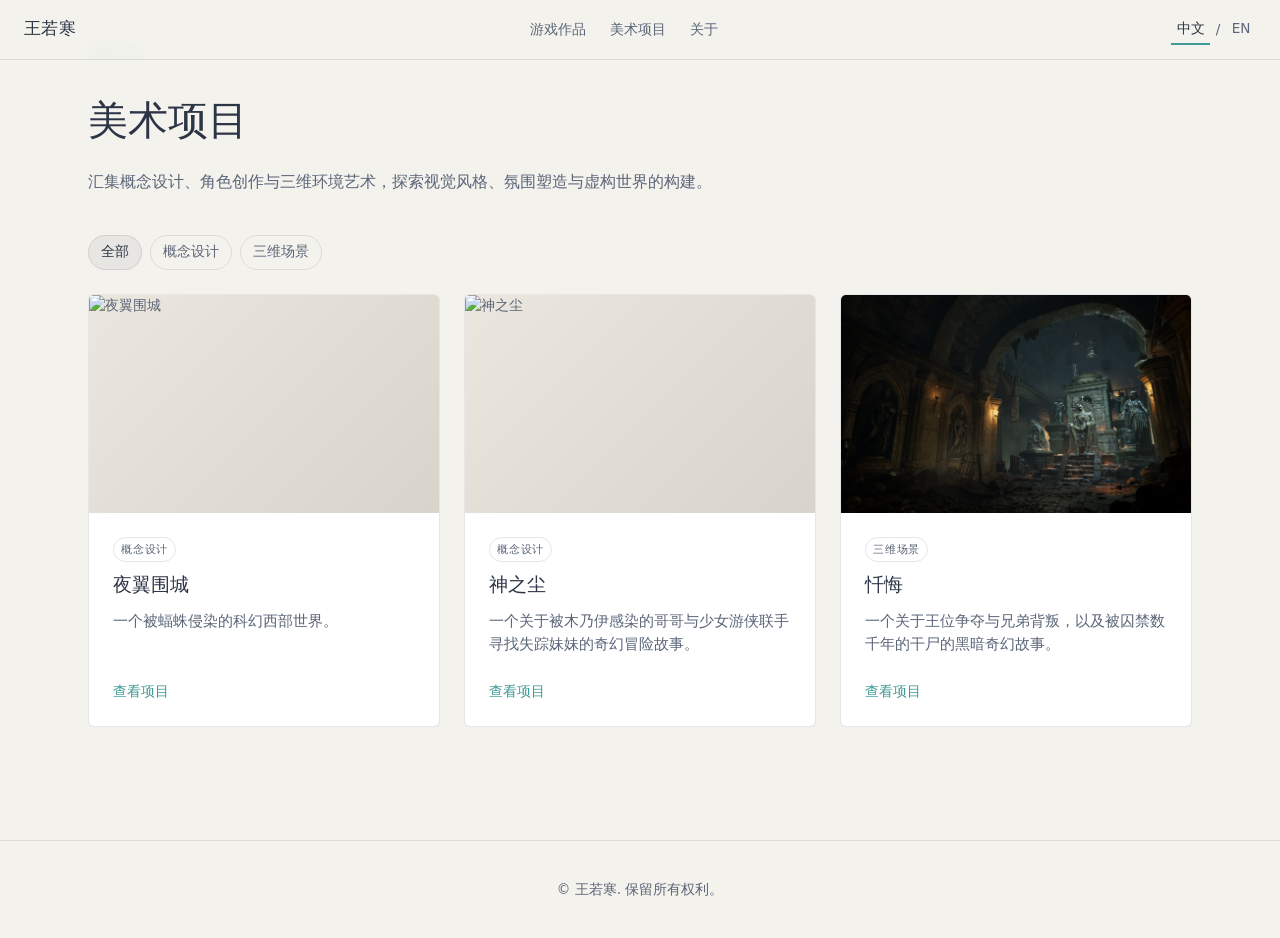
==== art/index.html @ 6714808c "Initial portfolio site" ====
<!DOCTYPE html>
<html lang="zh-CN">
  <head>
    <meta charset="UTF-8" />
    <meta name="viewport" content="width=device-width, initial-scale=1" />
    <title>Art — Ashe Wang</title>
    <link rel="stylesheet" href="../css/tokens.css" />
    <link rel="stylesheet" href="../css/layout.css" />
  </head>
  <body>
    <header class="site-header">
      <a class="site-logo" href="../index.html" data-i18n="site.name"></a>
      <nav class="site-nav" aria-label="Primary">
        <a href="/games/index.html" data-i18n="nav.games"></a>
        <a href="/art/index.html" data-i18n="nav.art"></a>
        <a href="../about.html" data-i18n="nav.about"></a>
      </nav>
      <div class="lang-switch" role="group" aria-label="Language">
        <button type="button" data-set-locale="zh" class="is-active">中文</button>
        <span aria-hidden="true">/</span>
        <button type="button" data-set-locale="en">EN</button>
      </div>
    </header>

    <main class="page-main page-main--inner">
      <a class="back-link" href="../index.html" data-i18n="footer.backToHub"></a>
      <h1 class="page-title" data-i18n="art.pageTitle"></h1>
      <p class="page-intro" data-i18n="art.intro"></p>

      <div class="filter-bar" role="group" aria-label="Filter projects">
        <button type="button" class="is-active" data-filter="all" data-i18n="art.filterAll"></button>
        <button type="button" data-filter="concept" data-i18n="art.filterConcept"></button>
        <button type="button" data-filter="environment" data-i18n="art.filter3d"></button>
      </div>

      <div class="card-grid">
        <a class="project-card" href="/art/siege-of-the-nightwings.html" data-category="concept">
          <div class="project-card__media">
            <img
              src="../assets/images/cover-siege-nightwings.jpg"
              alt=""
              data-i18n-attr="alt:projects.siegeNightwings.title"
            />
          </div>
          <div class="project-card__body">
            <div class="project-card__tags">
              <span class="tag" data-i18n="tags.concept"></span>
            </div>
            <h2 data-i18n="projects.siegeNightwings.title"></h2>
            <p data-i18n="projects.siegeNightwings.summary"></p>
            <span class="project-card__link" data-i18n="common.viewProject"></span>
          </div>
        </a>

        <a class="project-card" href="/art/dust-of-the-god.html" data-category="concept">
          <div class="project-card__media">
            <img
              src="../assets/images/cover-dust-of-the-god.jpg"
              alt=""
              data-i18n-attr="alt:projects.dustGod.title"
            />
          </div>
          <div class="project-card__body">
            <div class="project-card__tags">
              <span class="tag" data-i18n="tags.concept"></span>
            </div>
            <h2 data-i18n="projects.dustGod.title"></h2>
            <p data-i18n="projects.dustGod.summary"></p>
            <span class="project-card__link" data-i18n="common.viewProject"></span>
          </div>
        </a>

        <a class="project-card" href="/art/penitence.html" data-category="environment">
          <div class="project-card__media">
            <img
              src="../assets/images/cover-penitence.png"
              alt=""
              data-i18n-attr="alt:projects.penitence.title"
            />
          </div>
          <div class="project-card__body">
            <div class="project-card__tags">
              <span class="tag" data-i18n="tags.environment"></span>
            </div>
            <h2 data-i18n="projects.penitence.title"></h2>
            <p data-i18n="projects.penitence.summary"></p>
            <span class="project-card__link" data-i18n="common.viewProject"></span>
          </div>
        </a>
      </div>
    </main>

    <footer class="site-footer">
      <p data-i18n="footer.copyright"></p>
    </footer>

    <script src="../js/i18n.js" data-base="../"></script>
    <script src="../js/nav.js"></script>
  </body>
</html>
---- css/tokens.css ----
:root {
  --color-bg: #f4f2ed;
  --color-bg-elevated: #ffffff;
  --color-border: rgba(44, 53, 69, 0.12);
  --color-text: #2c3545;
  --color-text-muted: #5a6578;
  --color-accent-games: #a6851a;
  --color-accent-art: #3d9a94;
  --color-accent-about: #7c5fd4;
  --color-link: #2563eb;
  --color-link-hover: #1d4ed8;
  --color-header-bg: rgba(244, 242, 237, 0.92);
  --color-header-bg-solid: rgba(244, 242, 237, 0.97);
  --color-hero-fallback: #e3e0d9;
  --font-sans: "Segoe UI", "PingFang SC", "Microsoft YaHei", system-ui, sans-serif;
  --font-display: Georgia, "Noto Serif SC", "Times New Roman", serif;
  --space-xs: 0.5rem;
  --space-sm: 1rem;
  --space-md: 1.5rem;
  --space-lg: 2.5rem;
  --space-xl: 4rem;
  --header-h: 3.75rem;
  --layout-max: 72rem;
  --radius: 6px;
  --transition: 0.25s ease;
}

*,
*::before,
*::after {
  box-sizing: border-box;
}

html {
  scroll-behavior: smooth;
}

body {
  margin: 0;
  font-family: var(--font-sans);
  font-size: 1rem;
  line-height: 1.6;
  color: var(--color-text);
  background: var(--color-bg);
  min-height: 100vh;
}

a {
  color: inherit;
  text-decoration: none;
}

img {
  max-width: 100%;
  height: auto;
  display: block;
}

button {
  font: inherit;
  cursor: pointer;
  color: inherit;
  background: none;
  border: none;
}

:focus-visible {
  outline: 2px solid var(--color-accent-art);
  outline-offset: 2px;
}
---- css/layout.css ----
.site-header {
  position: fixed;
  top: 0;
  left: 0;
  right: 0;
  z-index: 100;
  height: var(--header-h);
  display: flex;
  align-items: center;
  justify-content: space-between;
  gap: var(--space-sm);
  padding: 0 var(--space-md);
  background: var(--color-header-bg);
  backdrop-filter: blur(10px);
  border-bottom: 1px solid var(--color-border);
  transition: background var(--transition), border-color var(--transition);
}

.site-header--over-hero {
  background: transparent;
  backdrop-filter: none;
  border-bottom-color: transparent;
}

.site-header--over-hero .site-logo,
.site-header--over-hero .site-nav a,
.site-header--over-hero .lang-switch button,
.site-header--over-hero .lang-switch span {
  color: rgba(255, 255, 255, 0.95);
  text-shadow: 0 1px 10px rgba(0, 0, 0, 0.55);
}

.site-header--over-hero .site-nav a {
  color: rgba(255, 255, 255, 0.82);
}

.site-header--over-hero .site-nav a:hover,
.site-header--over-hero .site-nav a[aria-current="page"] {
  color: #fff;
}

.site-header--over-hero .lang-switch button {
  color: rgba(255, 255, 255, 0.72);
  border-bottom-color: transparent;
}

.site-header--over-hero .lang-switch button.is-active {
  color: #fff;
  border-bottom-color: rgba(255, 255, 255, 0.9);
}

.site-header.is-scrolled {
  background: var(--color-header-bg-solid);
  backdrop-filter: blur(10px);
  border-bottom-color: var(--color-border);
}

.site-header.is-scrolled .site-logo,
.site-header.is-scrolled .site-nav a,
.site-header.is-scrolled .lang-switch button,
.site-header.is-scrolled .lang-switch span {
  color: inherit;
  text-shadow: none;
}

.site-header.is-scrolled .site-nav a {
  color: var(--color-text-muted);
}

.site-header.is-scrolled .site-nav a:hover,
.site-header.is-scrolled .site-nav a[aria-current="page"] {
  color: var(--color-text);
}

.site-header.is-scrolled .lang-switch button {
  color: var(--color-text-muted);
}

.site-header.is-scrolled .lang-switch button.is-active {
  color: var(--color-text);
  border-bottom-color: var(--color-accent-art);
}

.site-logo {
  font-family: var(--font-display);
  font-size: 1.05rem;
  letter-spacing: 0.02em;
  white-space: nowrap;
}

.site-logo:hover {
  opacity: 0.85;
}

.site-nav {
  display: flex;
  gap: var(--space-md);
  flex-wrap: wrap;
  justify-content: center;
}

.site-nav a {
  font-size: 0.9rem;
  color: var(--color-text-muted);
  transition: color var(--transition);
}

.site-nav a:hover,
.site-nav a[aria-current="page"] {
  color: var(--color-text);
}

.lang-switch {
  display: flex;
  align-items: center;
  gap: 0.35rem;
  font-size: 0.85rem;
}

.lang-switch button {
  padding: 0.2rem 0.35rem;
  color: var(--color-text-muted);
  border-bottom: 2px solid transparent;
  transition: color var(--transition), border-color var(--transition);
}

.lang-switch button:hover {
  color: var(--color-text);
}

.lang-switch button.is-active {
  color: var(--color-text);
  border-bottom-color: var(--color-accent-art);
}

.lang-switch span {
  color: var(--color-text-muted);
  user-select: none;
}

.page-main {
  padding-top: var(--header-h);
  min-height: calc(100vh - var(--header-h));
}

.page-main--inner {
  max-width: var(--layout-max);
  margin: 0 auto;
  padding: var(--space-lg) var(--space-md) var(--space-xl);
}

.page-title {
  font-family: var(--font-display);
  font-size: clamp(1.75rem, 4vw, 2.5rem);
  font-weight: 400;
  margin: 0 0 var(--space-sm);
}

.page-intro {
  color: var(--color-text-muted);
  max-width: 42rem;
  margin: 0 0 var(--space-lg);
}

.card-grid {
  display: grid;
  grid-template-columns: repeat(auto-fill, minmax(min(100%, 18rem), 1fr));
  gap: var(--space-md);
}

.project-card {
  display: flex;
  flex-direction: column;
  background: var(--color-bg-elevated);
  border: 1px solid var(--color-border);
  border-radius: var(--radius);
  overflow: hidden;
  color: inherit;
  text-decoration: none;
  cursor: pointer;
  transition: transform var(--transition), border-color var(--transition);
}

.project-card:hover {
  transform: translateY(-3px);
  border-color: rgba(44, 53, 69, 0.22);
  box-shadow: 0 8px 24px rgba(44, 53, 69, 0.08);
}

.project-card__media {
  aspect-ratio: 16 / 10;
  background: linear-gradient(135deg, #ebe7df 0%, #d8d4cc 100%);
  display: flex;
  align-items: center;
  justify-content: center;
  color: var(--color-text-muted);
  font-size: 0.85rem;
  overflow: hidden;
}

.project-card__media img {
  width: 100%;
  height: 100%;
  object-fit: cover;
  display: block;
}

.project-card__body {
  padding: var(--space-md);
  flex: 1;
  display: flex;
  flex-direction: column;
  gap: var(--space-xs);
}

.project-card__tags {
  display: flex;
  flex-wrap: wrap;
  gap: 0.35rem;
}

.tag {
  font-size: 0.7rem;
  text-transform: uppercase;
  letter-spacing: 0.06em;
  padding: 0.15rem 0.45rem;
  border: 1px solid var(--color-border);
  border-radius: 999px;
  color: var(--color-text-muted);
}

.project-card h2 {
  font-family: var(--font-display);
  font-size: 1.2rem;
  font-weight: 400;
  margin: 0;
}

.project-card p {
  margin: 0;
  font-size: 0.92rem;
  color: var(--color-text-muted);
  flex: 1;
}

.project-card__link {
  margin-top: var(--space-sm);
  font-size: 0.88rem;
  color: var(--color-accent-art);
  width: fit-content;
}

.page-main--games .project-card__link {
  color: var(--color-accent-games);
}

.filter-bar {
  display: flex;
  flex-wrap: wrap;
  gap: var(--space-xs);
  margin-bottom: var(--space-md);
}

.filter-bar button {
  padding: 0.35rem 0.75rem;
  border: 1px solid var(--color-border);
  border-radius: 999px;
  font-size: 0.85rem;
  color: var(--color-text-muted);
  transition: background var(--transition), color var(--transition);
}

.filter-bar button.is-active,
.filter-bar button:hover {
  color: var(--color-text);
  background: rgba(44, 53, 69, 0.06);
}

.project-card[data-hidden] {
  display: none;
}

.site-footer {
  border-top: 1px solid var(--color-border);
  padding: var(--space-md);
  text-align: center;
  font-size: 0.85rem;
  color: var(--color-text-muted);
}

.site-footer a {
  color: var(--color-accent-art);
}

.site-footer a:hover {
  text-decoration: underline;
}

/* Project detail */
.project-hero {
  aspect-ratio: 21 / 9;
  max-height: 22rem;
  background: linear-gradient(160deg, #ebe7df 0%, #d5d1c9 100%);
  border-radius: var(--radius);
  margin-bottom: var(--space-lg);
  display: flex;
  align-items: center;
  justify-content: center;
  color: var(--color-text-muted);
  border: 1px solid var(--color-border);
}

.project-hero--cover {
  padding: 0;
  overflow: hidden;
}

.project-hero--cover img {
  width: 100%;
  height: 100%;
  object-fit: cover;
  display: block;
}

.project-hero--cover.project-hero--full {
  aspect-ratio: auto;
  max-height: none;
  background: transparent;
  padding: 0;
  overflow: hidden;
}

.project-hero--cover.project-hero--full img {
  width: 100%;
  height: auto;
  object-fit: contain;
  display: block;
}

.project-card__media--contain {
  background: #2a3238;
}

.project-card__media--contain img {
  width: 70%;
  height: 70%;
  object-fit: contain;
}

.project-detail h1 {
  font-family: var(--font-display);
  font-size: clamp(1.75rem, 4vw, 2.25rem);
  font-weight: 400;
  margin: 0 0 0.25rem;
}

.project-detail .subtitle {
  color: var(--color-text-muted);
  margin: 0 0 var(--space-lg);
}

.detail-section {
  margin-bottom: var(--space-lg);
}

.detail-section h2 {
  font-size: 0.75rem;
  text-transform: uppercase;
  letter-spacing: 0.12em;
  color: var(--color-text-muted);
  margin: 0 0 var(--space-sm);
  font-weight: 600;
}

.detail-section p {
  margin: 0 0 var(--space-sm);
  max-width: 40rem;
}

.project-detail--case-study .detail-section p,
.project-detail--case-study .detail-section li {
  max-width: 42rem;
  line-height: 1.65;
}

.project-detail--case-study .detail-section h3 {
  font-size: 1rem;
  font-weight: 600;
  color: var(--color-text);
  margin: var(--space-md) 0 var(--space-xs);
  letter-spacing: 0;
  text-transform: none;
}

.project-toc {
  margin: 0 0 var(--space-lg);
  padding: var(--space-md);
  background: var(--color-bg-elevated);
  border: 1px solid var(--color-border);
  border-radius: var(--radius);
  max-width: 42rem;
}

.project-toc__label {
  margin: 0 0 var(--space-xs);
  font-size: 0.75rem;
  text-transform: uppercase;
  letter-spacing: 0.12em;
  color: var(--color-text-muted);
  font-weight: 600;
}

.project-toc ul {
  margin: 0;
  padding: 0;
  list-style: none;
  display: flex;
  flex-wrap: wrap;
  gap: 0.35rem 1rem;
}

.project-toc a {
  font-size: 0.9rem;
  color: var(--color-accent-games);
}

.project-toc a:hover {
  text-decoration: underline;
}

.project-meta {
  margin: 0 0 var(--space-lg);
  padding: 0;
  list-style: none;
  color: var(--color-text-muted);
  font-size: 0.9rem;
  max-width: 42rem;
}

.project-meta li {
  margin: 0 0 0.35rem;
}

.project-meta strong {
  color: var(--color-text);
  font-weight: 600;
}

.project-video-note {
  font-size: 0.9rem;
  color: var(--color-text-muted);
  font-style: italic;
}

.detail-list {
  margin: 0;
  padding-left: 1.1rem;
  color: var(--color-text-muted);
}

.gallery-grid {
  display: grid;
  grid-template-columns: repeat(auto-fill, minmax(10rem, 1fr));
  gap: var(--space-sm);
}

.gallery-grid .placeholder {
  aspect-ratio: 4 / 3;
  background: var(--color-bg-elevated);
  border: 1px dashed var(--color-border);
  border-radius: var(--radius);
  display: flex;
  align-items: center;
  justify-content: center;
  font-size: 0.75rem;
  color: var(--color-text-muted);
  text-align: center;
  padding: var(--space-xs);
}

.project-detail--art-board.page-main--inner {
  max-width: none;
  padding-left: 0;
  padding-right: 0;
}

.project-detail--art-board .back-link {
  margin-left: max(var(--space-md), 5vw);
}

.art-board-stack {
  display: flex;
  flex-direction: column;
  align-items: center;
  gap: 0;
  margin: 0;
  max-width: none;
  width: 100%;
}

.art-board-stack img {
  width: 90vw;
  max-width: 90vw;
  height: auto;
  display: block;
  cursor: zoom-in;
}

.art-board-label {
  width: 90vw;
  max-width: 90vw;
  margin: var(--space-lg) 0 var(--space-md);
  padding: 0;
  text-align: center;
  font-family: var(--font-display);
  font-size: clamp(1.1rem, 2.5vw, 1.35rem);
  font-weight: 600;
  letter-spacing: 0.06em;
  color: var(--color-text-muted);
}

.project-detail--art-board .page-title-sr {
  position: absolute;
  width: 1px;
  height: 1px;
  padding: 0;
  margin: -1px;
  overflow: hidden;
  clip: rect(0, 0, 0, 0);
  white-space: nowrap;
  border: 0;
}

/* Siege of the Nightwings — dark art-board page */
body.project-siege-nightwings {
  --color-bg: #101620;
  --color-bg-elevated: #182028;
  --color-border: rgba(255, 255, 255, 0.1);
  --color-text: #e8edf2;
  --color-text-muted: #9aa8b8;
  --color-accent-art: #5ec4bc;
  --color-header-bg: rgba(16, 22, 32, 0.92);
  --color-header-bg-solid: rgba(16, 22, 32, 0.97);
  background: #101620;
  color: var(--color-text);
}

body.project-penitence {
  --color-bg: #201f1f;
  --color-bg-elevated: #2c2b2b;
  --color-border: rgba(255, 255, 255, 0.1);
  --color-text: #ecebea;
  --color-text-muted: #a8a6a4;
  --color-accent-art: #6bc4b8;
  --color-header-bg: rgba(32, 31, 31, 0.92);
  --color-header-bg-solid: rgba(32, 31, 31, 0.97);
  background: #201f1f;
  color: var(--color-text);
}

.media-lightbox {
  padding: 0;
  border: none;
  width: 100vw;
  max-width: 100vw;
  height: 100vh;
  max-height: 100vh;
  background: transparent;
  overflow: hidden;
}

.media-lightbox::backdrop {
  background: rgba(12, 14, 18, 0.88);
}

.media-lightbox__backdrop {
  margin: 0;
  padding: 0;
  border: none;
  background: transparent;
}

.media-lightbox__stage {
  display: flex;
  align-items: center;
  justify-content: center;
  width: 100%;
  height: 100%;
  overflow: hidden;
  touch-action: none;
  user-select: none;
}

.media-lightbox__stage--pannable {
  cursor: grab;
}

.media-lightbox__stage--dragging {
  cursor: grabbing;
}

.media-lightbox__transform {
  transform-origin: center center;
  will-change: transform;
}

.media-lightbox__img {
  display: block;
  width: auto;
  height: auto;
  max-width: none;
  max-height: none;
  border-radius: var(--radius);
  box-shadow: 0 12px 40px rgba(0, 0, 0, 0.45);
  -webkit-user-drag: none;
}

.media-lightbox__close,
.media-lightbox__zoom-btn {
  position: fixed;
  z-index: 2;
  border: none;
  border-radius: 999px;
  background: rgba(255, 255, 255, 0.92);
  color: #1a1a1a;
  cursor: pointer;
}

.media-lightbox__close:hover,
.media-lightbox__zoom-btn:hover:not(:disabled) {
  background: #fff;
}

.media-lightbox__close {
  top: 1rem;
  right: 1rem;
  width: 2.5rem;
  height: 2.5rem;
  font-size: 1.5rem;
  line-height: 1;
}

.media-lightbox__zoom {
  position: fixed;
  left: 50%;
  bottom: 1.25rem;
  z-index: 2;
  display: flex;
  gap: 0.5rem;
  transform: translateX(-50%);
}

.media-lightbox__zoom-btn {
  position: static;
  width: 2.75rem;
  height: 2.75rem;
  font-size: 1.35rem;
  line-height: 1;
  font-weight: 600;
}

.media-lightbox__zoom-btn:disabled {
  opacity: 0.45;
  cursor: not-allowed;
}

.back-link {
  display: inline-block;
  margin-bottom: var(--space-md);
  font-size: 0.9rem;
  color: var(--color-accent-art);
}

.back-link:hover {
  text-decoration: underline;
}

.about-layout {
  display: grid;
  grid-template-columns: min(26rem, 36%) 1fr;
  gap: var(--space-lg) var(--space-xl);
  align-items: start;
  width: 100%;
}

.about-photo {
  margin: 0;
  position: sticky;
  top: calc(var(--header-h) + var(--space-md));
}

.about-photo img {
  width: 100%;
  height: auto;
  display: block;
  border-radius: var(--radius);
  border: 1px solid var(--color-border);
  box-shadow: 0 4px 20px rgba(44, 53, 69, 0.08);
}

.about-content {
  display: flex;
  flex-direction: column;
  gap: var(--space-lg);
  min-width: 0;
}

.about-content__intro p {
  line-height: 1.65;
  color: var(--color-text-muted);
  font-size: 0.95rem;
  margin: 0 0 var(--space-sm);
}

.about-content__intro p:last-child {
  margin-bottom: 0;
}

.about-content .detail-section {
  margin-bottom: 0;
}

.about-content .detail-section p {
  max-width: none;
}

.about-content .detail-section a {
  color: var(--color-link);
  text-decoration: underline;
  text-underline-offset: 0.2em;
  transition: color var(--transition);
}

.about-content .detail-section a:hover {
  color: var(--color-link-hover);
}

.about-name {
  font-family: var(--font-display);
  font-size: clamp(1.5rem, 3vw, 1.75rem);
  font-weight: 600;
  margin: 0 0 0.25rem;
  line-height: 1.2;
}

.about-role {
  color: var(--color-text);
  font-weight: 700;
  margin: 0 0 var(--space-md);
}

.about-content .detail-section h2 {
  color: var(--color-text);
  font-weight: 700;
}

@media (max-width: 640px) {
  .about-layout {
    grid-template-columns: 1fr;
  }

  .about-photo {
    position: static;
    max-width: 24.5rem;
  }

  .site-header {
    flex-wrap: wrap;
    height: auto;
    min-height: var(--header-h);
    padding: var(--space-sm);
  }

  .site-nav {
    order: 3;
    width: 100%;
    justify-content: flex-start;
  }
}
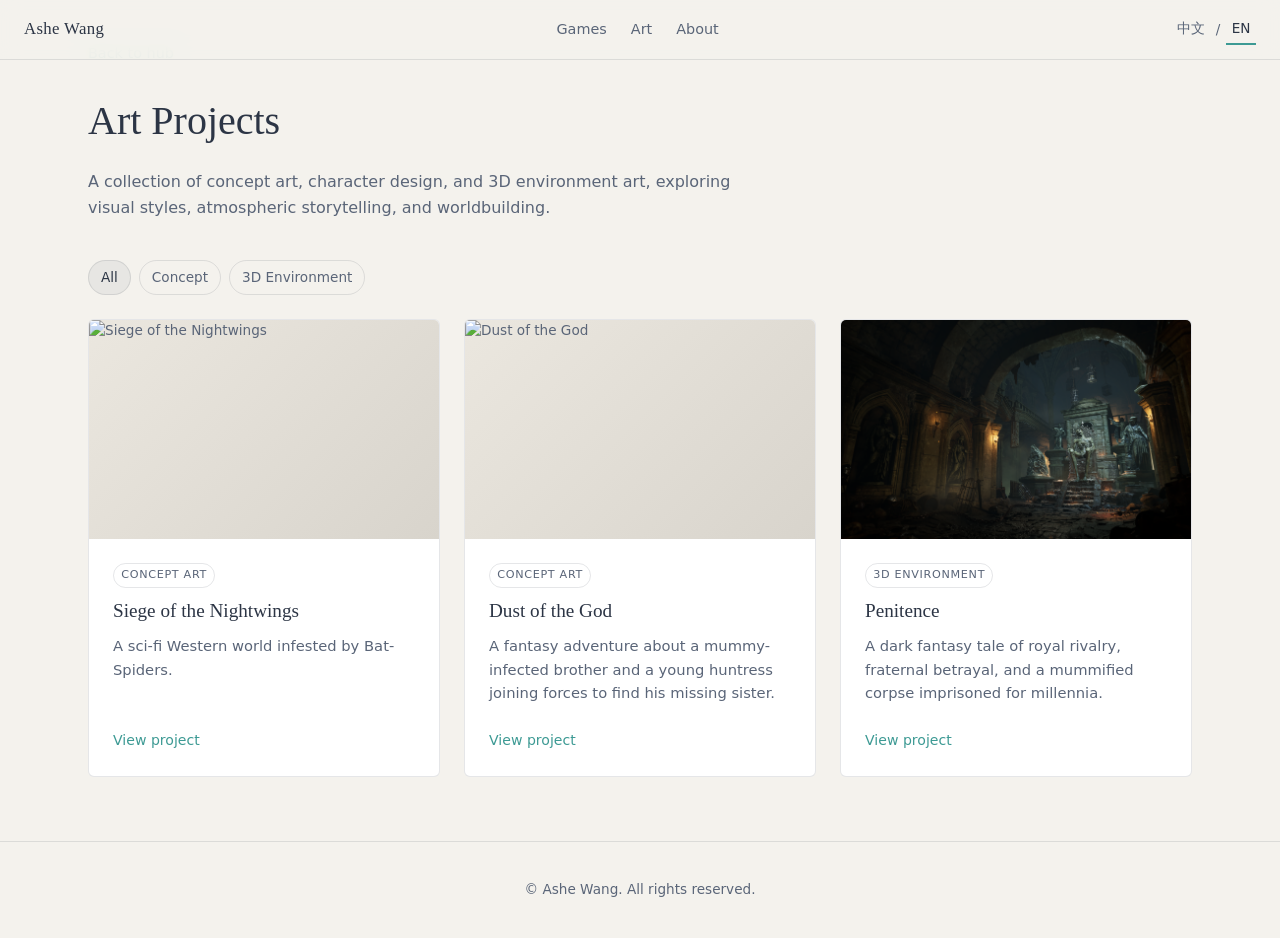
==== commit 75409f58: "Add Unseen Witness video, YouTube link, and site updates Showcase video and pill link on the case st" ====
--- a/art/index.html
+++ b/art/index.html
@@ -1,5 +1,5 @@
 <!DOCTYPE html>
-<html lang="zh-CN">
+<html lang="en">
   <head>
     <meta charset="UTF-8" />
     <meta name="viewport" content="width=device-width, initial-scale=1" />
@@ -16,9 +16,9 @@
         <a href="../about.html" data-i18n="nav.about"></a>
       </nav>
       <div class="lang-switch" role="group" aria-label="Language">
-        <button type="button" data-set-locale="zh" class="is-active">中文</button>
+        <button type="button" data-set-locale="zh">中文</button>
         <span aria-hidden="true">/</span>
-        <button type="button" data-set-locale="en">EN</button>
+        <button type="button" data-set-locale="en" class="is-active">EN</button>
       </div>
     </header>
 
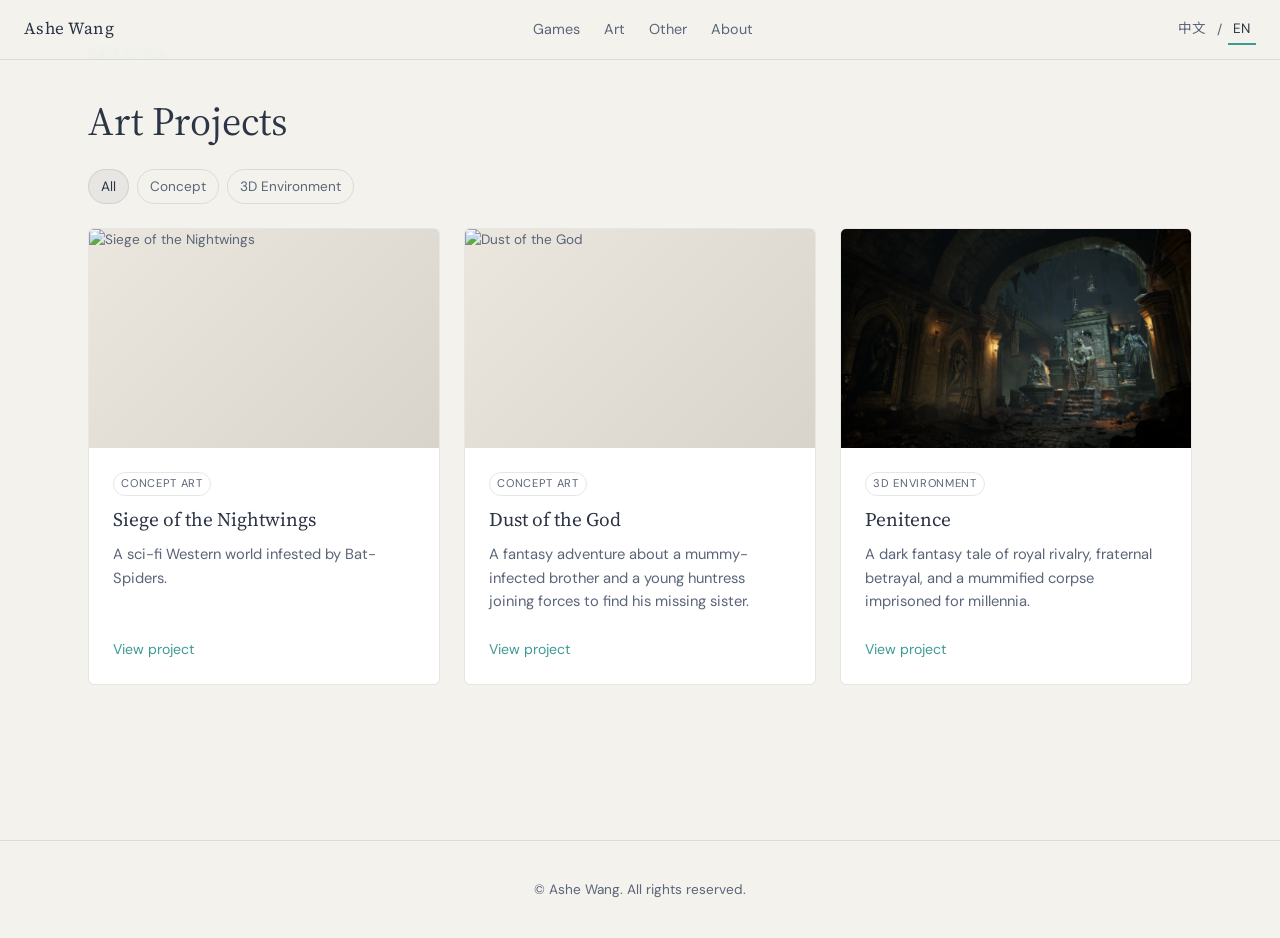
==== commit 5f75aa02: "Update portfolio content for Cloudflare Pages deploy. Refresh home hub, Unseen Witness case study, P" ====
--- a/art/index.html
+++ b/art/index.html
@@ -13,6 +13,7 @@
       <nav class="site-nav" aria-label="Primary">
         <a href="/games/index.html" data-i18n="nav.games"></a>
         <a href="/art/index.html" data-i18n="nav.art"></a>
+        <a href="../other/index.html" data-i18n="nav.other"></a>
         <a href="../about.html" data-i18n="nav.about"></a>
       </nav>
       <div class="lang-switch" role="group" aria-label="Language">
@@ -25,7 +26,6 @@
     <main class="page-main page-main--inner">
       <a class="back-link" href="../index.html" data-i18n="footer.backToHub"></a>
       <h1 class="page-title" data-i18n="art.pageTitle"></h1>
-      <p class="page-intro" data-i18n="art.intro"></p>
 
       <div class="filter-bar" role="group" aria-label="Filter projects">
         <button type="button" class="is-active" data-filter="all" data-i18n="art.filterAll"></button>
--- a/css/tokens.css
+++ b/css/tokens.css
@@ -1,5 +1,9 @@
+@import url("https://fonts.googleapis.com/css2?family=DM+Sans:ital,opsz,wght@0,9..40,400;0,9..40,500;0,9..40,600;1,9..40,400&family=Noto+Sans+SC:wght@400;500;600;700&family=Noto+Serif+SC:wght@600;700&family=Source+Serif+4:opsz,wght@8..60,600;8..60,700&display=swap");
+
 :root {
   --color-bg: #f4f2ed;
+  --color-bg-hub: #ebe8e1;
+  --color-bg-paper: #faf8f4;
   --color-bg-elevated: #ffffff;
   --color-border: rgba(44, 53, 69, 0.12);
   --color-text: #2c3545;
@@ -7,13 +11,14 @@
   --color-accent-games: #a6851a;
   --color-accent-art: #3d9a94;
   --color-accent-about: #7c5fd4;
+  --color-accent-other: #c76b4a;
   --color-link: #2563eb;
   --color-link-hover: #1d4ed8;
   --color-header-bg: rgba(244, 242, 237, 0.92);
   --color-header-bg-solid: rgba(244, 242, 237, 0.97);
   --color-hero-fallback: #e3e0d9;
-  --font-sans: "Segoe UI", "PingFang SC", "Microsoft YaHei", system-ui, sans-serif;
-  --font-display: Georgia, "Noto Serif SC", "Times New Roman", serif;
+  --font-sans: "DM Sans", "Noto Sans SC", "PingFang SC", "Microsoft YaHei", system-ui, sans-serif;
+  --font-display: "Source Serif 4", "Noto Serif SC", Georgia, "Times New Roman", serif;
   --space-xs: 0.5rem;
   --space-sm: 1rem;
   --space-md: 1.5rem;
@@ -22,7 +27,12 @@
   --header-h: 3.75rem;
   --layout-max: 72rem;
   --radius: 6px;
+  --radius-lg: 22px;
   --transition: 0.25s ease;
+}
+
+html:lang(zh) {
+  --font-display: "Noto Serif SC", "Source Serif 4", Georgia, "Songti SC", serif;
 }
 
 *,
--- a/css/layout.css
+++ b/css/layout.css
@@ -254,6 +254,96 @@
   color: var(--color-accent-games);
 }
 
+.page-main--other .other-works {
+  display: flex;
+  flex-direction: column;
+  gap: var(--space-xl);
+  margin-top: var(--space-md);
+}
+
+.page-main--other .other-work__title {
+  margin: 0 0 var(--space-sm);
+  font-family: var(--font-display);
+  font-size: clamp(1.2rem, 2vw, 1.45rem);
+  font-weight: 700;
+  line-height: 1.25;
+  color: var(--color-text);
+}
+
+.page-main--other .other-work__body {
+  margin: 0 0 var(--space-md);
+  max-width: 42rem;
+  font-size: 0.95rem;
+  line-height: 1.65;
+  color: var(--color-text-muted);
+}
+
+.page-main--other .other-work__gallery {
+  display: flex;
+  flex-direction: column;
+  gap: var(--space-md);
+  max-width: 52rem;
+}
+
+.page-main--other .other-work__media-row {
+  display: grid;
+  grid-template-columns: minmax(0, 1.71fr) minmax(0, 1fr);
+  gap: var(--space-md);
+  width: 100%;
+  max-width: 52rem;
+  align-items: start;
+}
+
+@media (max-width: 36rem) {
+  .page-main--other .other-work__media-row {
+    grid-template-columns: 1fr;
+  }
+}
+
+.page-main--other .other-work__media-row .other-work__media {
+  width: 100%;
+  min-width: 0;
+  max-width: none;
+  margin: 0;
+}
+
+.page-main--other .other-work__media-row .other-work__media img {
+  width: 100%;
+  height: auto;
+  display: block;
+}
+
+.page-main--other .other-work__media {
+  margin: 0;
+  max-width: 52rem;
+}
+
+.page-main--other .other-work__media img {
+  width: 100%;
+  border-radius: var(--radius-lg);
+  border: 1px solid var(--color-border);
+  cursor: zoom-in;
+}
+
+.page-main--other .project-card__link {
+  color: var(--color-accent-other);
+}
+
+.page-empty {
+  margin: 0;
+  padding: var(--space-lg) var(--space-md);
+  text-align: center;
+  color: var(--color-text-muted);
+  font-size: 0.95rem;
+  border: 1px dashed var(--color-border);
+  border-radius: var(--radius);
+  background: rgba(255, 255, 255, 0.5);
+}
+
+.page-empty[hidden] {
+  display: none;
+}
+
 .filter-bar {
   display: flex;
   flex-wrap: wrap;
@@ -504,6 +594,31 @@
   height: auto;
   display: block;
   cursor: zoom-in;
+}
+
+.art-board-stack .art-board-embed {
+  width: 90vw;
+  max-width: 90vw;
+  margin: 0;
+}
+
+.art-board-stack .art-board-embed__inner {
+  position: relative;
+  width: 100%;
+  aspect-ratio: 16 / 9;
+  border-radius: var(--radius);
+  border: 1px solid var(--color-border);
+  overflow: hidden;
+  background: #000;
+}
+
+.art-board-stack .art-board-embed__inner iframe {
+  position: absolute;
+  inset: 0;
+  width: 100%;
+  height: 100%;
+  border: 0;
+  display: block;
 }
 
 .art-board-label {
